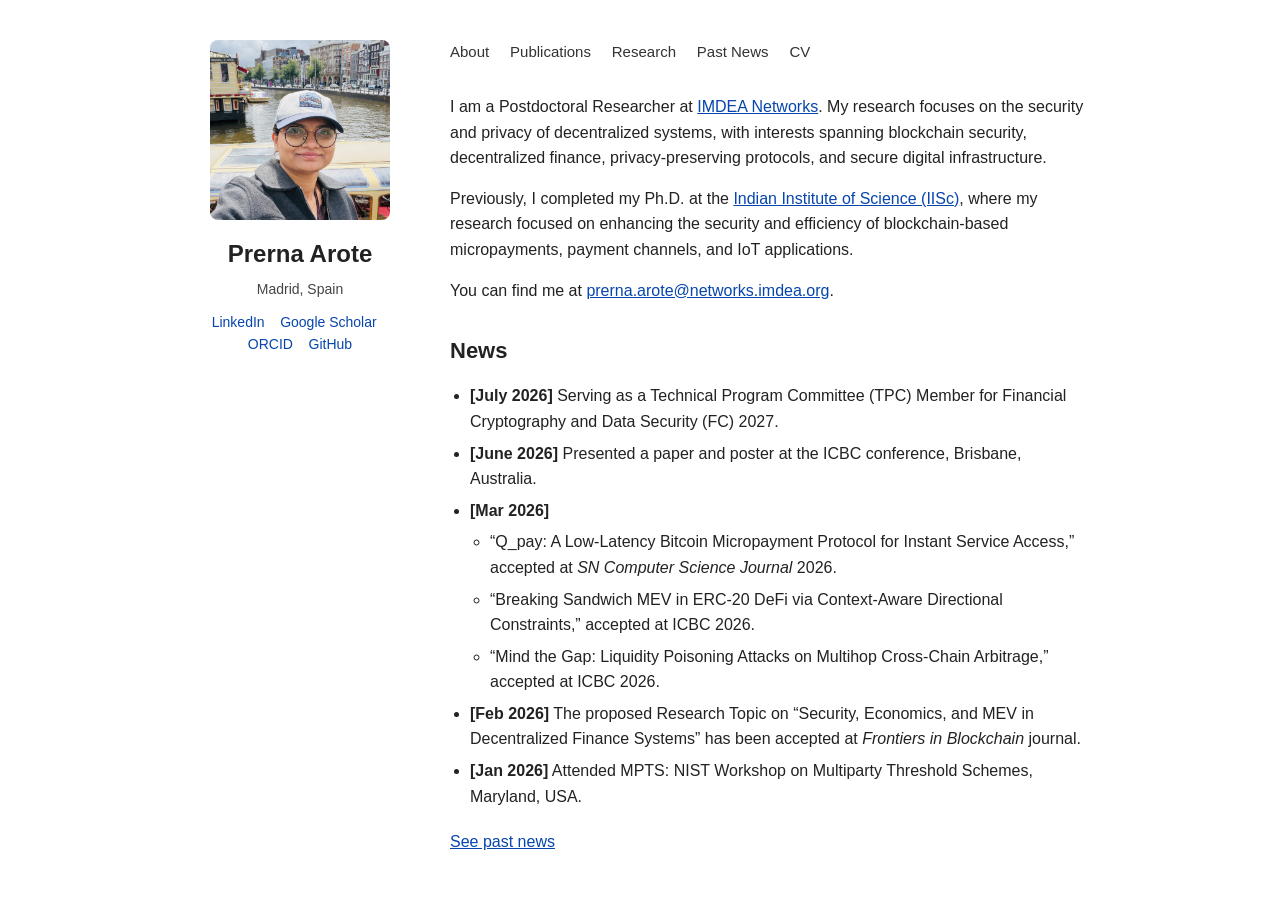
==== index.html @ 03e5f7d4 "Remove 'About me' heading from index.html Removed the 'About me' heading from the HTML." ====
<!DOCTYPE html>
<html lang="en">
<head>
    <meta charset="UTF-8">
    <meta name="viewport" content="width=device-width, initial-scale=1.0">
    <title>Prerna Arote</title>
    <link rel="stylesheet" href="style.css">
</head>

<body>

<div class="page-wrapper">

    <!-- Left column: photo + name + basic info -->
    <aside class="left-column">
        <img src="prerna.jpg" alt="Prerna Arote" class="profile-photo">

        <h1>Prerna Arote</h1>

        <p class="location">
            Madrid, Spain
        </p>

        <p class="links">
            <a href="https://www.linkedin.com/in/prerna-arote-4a2ab542/" target="_blank" rel="noopener">LinkedIn</a>
            &nbsp;&nbsp;
            <a href="https://scholar.google.com/citations?user=kMdCBBwAAAAJ&hl=en" target="_blank" rel="noopener">Google Scholar</a>
            &nbsp;&nbsp;
            <a href="https://orcid.org/0000-0002-0391-5893" target="_blank" rel="noopener">ORCID</a>
            &nbsp;&nbsp;
            <a href="https://github.com/prernaarote" target="_blank" rel="noopener">GitHub</a>
        </p>
    </aside>

    <!-- Right column: nav + about + news + publications + CV -->
    <main class="right-column">

      <nav>
    <a href="/">About</a>
    &nbsp;&nbsp;&nbsp;
    <a href="/publications/">Publications</a>
    &nbsp;&nbsp;&nbsp;
    <a href="/research/">Research</a>
    &nbsp;&nbsp;&nbsp;
    <a href="/news-archive/">Past News</a>
    &nbsp;&nbsp;&nbsp;
    <a href="/files/cv.pdf">CV</a>
</nav>
        <p>
            I am a Postdoctoral Researcher at
            <a href="https://networks.imdea.org/">IMDEA Networks</a>.
            My research focuses on the security and privacy of decentralized systems, with interests
            spanning blockchain security, decentralized finance, privacy‑preserving protocols,
            and secure digital infrastructure.
        </p>

        <p>
            Previously, I completed my Ph.D. at the
            <a href="https://iisc.ac.in/">Indian Institute of Science (IISc)</a>,
            where my research focused on enhancing the security and efficiency of
            blockchain‑based micropayments, payment channels, and IoT applications.
        </p>

        <p>
            You can find me at
            <a href="mailto:prerna.arote@networks.imdea.org">prerna.arote@networks.imdea.org</a>.
        </p>

        <h2>News</h2>

<ul>
  <li>
    <strong>[July 2026]</strong>
    Serving as a Technical Program Committee (TPC) Member for
    Financial Cryptography and Data Security (FC) 2027.
  </li>
  <li>
    <strong>[June 2026]</strong>
    Presented a paper and poster at the ICBC conference, Brisbane, Australia.
  </li>
  <li>
    <strong>[Mar 2026]</strong>
    <ul>
      <li>
        “Q_pay: A Low‑Latency Bitcoin Micropayment Protocol for Instant Service Access,”
        accepted at <em>SN Computer Science Journal</em> 2026.
      </li>
      <li>
        “Breaking Sandwich MEV in ERC‑20 DeFi via Context‑Aware Directional Constraints,”
        accepted at ICBC 2026.
      </li>
      <li>
        “Mind the Gap: Liquidity Poisoning Attacks on Multihop Cross‑Chain Arbitrage,”
        accepted at ICBC 2026.
      </li>
    </ul>
  </li>
  <li>
    <strong>[Feb 2026]</strong>
    The proposed Research Topic on
    “Security, Economics, and MEV in Decentralized Finance Systems”
    has been accepted at <em>Frontiers in Blockchain</em> journal.
  </li>
  <li>
    <strong>[Jan 2026]</strong>
    Attended MPTS: NIST Workshop on Multiparty Threshold Schemes, Maryland, USA.
  </li>
</ul>

<p>
  <a href="/news-archive/">See past news</a>
</p>

    </main>

</div>

</body>
</html>
---- style.css ----
body {
    margin: 0;
    padding: 40px 20px;

    font-family: Arial, Helvetica, sans-serif;
    font-size: 16px;
    line-height: 1.6;
    color: #222;
    background: #fff;
}

.page-wrapper {
    max-width: 900px;
    margin: 0 auto;
    display: flex;
    gap: 40px;
    align-items: flex-start;
}

/* Left column: photo + name + links */
.left-column {
    flex: 0 0 220px; /* fixed width for left column */
    text-align: center;
}

.profile-photo {
    width: 180px;
    height: 180px;
    object-fit: cover;
    border-radius: 8px;
    margin-bottom: 15px;
    display: block;
    margin-left: auto;
    margin-right: auto;
}

.left-column h1 {
    font-size: 24px;
    font-weight: 600;
    margin: 10px 0 5px 0;
    text-align: center;
}

.location {
    margin: 0 0 10px 0;
    color: #444;
    font-size: 14px;
    text-align: center;
}

.links {
    margin: 0;
    font-size: 14px;
    text-align: center;
}

.links a {
    color: #0645ad;
    text-decoration: none;
}

.links a:hover {
    text-decoration: underline;
}

/* Right column: nav + content */
.right-column {
    flex: 1;
    min-width: 0; /* important for flex + long words */
}

nav {
    margin-bottom: 30px;
    font-size: 15px;
}

nav a {
    color: #333;
    text-decoration: none;
}

nav a:hover {
    text-decoration: underline;
}

h2 {
    font-size: 22px;
    font-weight: 600;
    margin: 30px 0 15px 0;
}

p {
    margin: 15px 0;
}

a {
    color: #0645ad;
}

ul {
    margin: 10px 0 20px 0;
    padding-left: 20px;
}

ul ul {
    margin-top: 5px;
    margin-bottom: 5px;
}

li {
    margin: 6px 0;
}

/* Responsive: stack on small screens */
@media (max-width: 700px) {
    .page-wrapper {
        flex-direction: column;
        gap: 20px;
    }

    .left-column {
        flex: none;
        text-align: center;
    }

    .profile-photo {
        width: 140px;
        height: 140px;
    }
}
h3 {
    font-size: 18px;
    font-weight: 600;
    margin: 25px 0 10px 0;
}

.pub-list {
    margin: 0 0 20px 0;
    padding-left: 0;
    list-style: none;
}

.pub-list li {
    margin: 10px 0;
    line-height: 1.5;
}
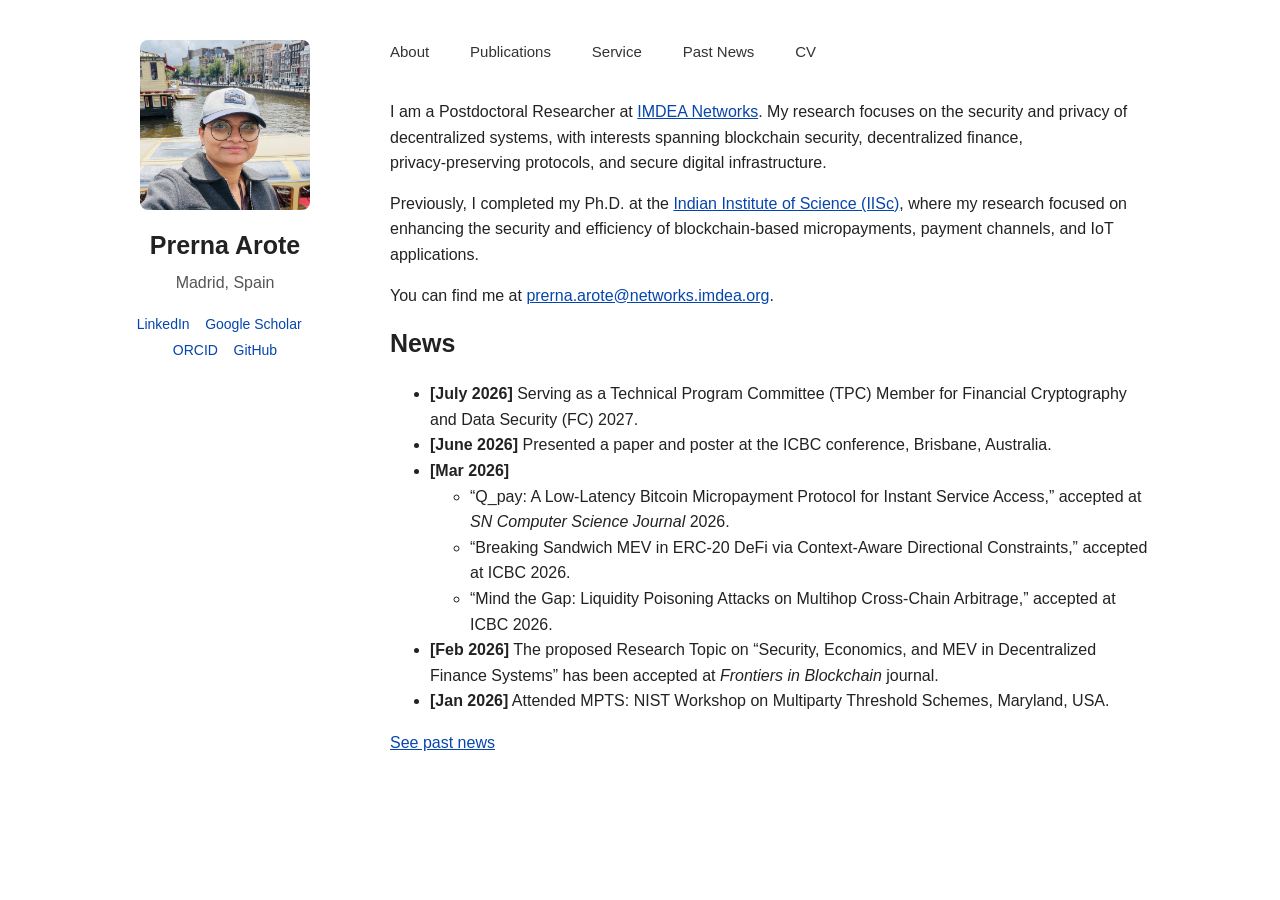
==== commit 75930c3b: "Replace 'Research' link with 'Service' link" ====
--- a/index.html
+++ b/index.html
@@ -40,11 +40,11 @@
     &nbsp;&nbsp;&nbsp;
     <a href="/publications/">Publications</a>
     &nbsp;&nbsp;&nbsp;
-    <a href="/research/">Research</a>
+    <a href="/service/">Service</a>
     &nbsp;&nbsp;&nbsp;
     <a href="/news-archive/">Past News</a>
     &nbsp;&nbsp;&nbsp;
-    <a href="/files/cv.pdf">CV</a>
+    <a href="/files/CV_prerna_Arote.pdf">CV</a>
 </nav>
         <p>
             I am a Postdoctoral Researcher at
--- a/style.css
+++ b/style.css
@@ -1,7 +1,10 @@
+* {
+    box-sizing: border-box;
+}
+
 body {
     margin: 0;
     padding: 40px 20px;
-
     font-family: Arial, Helvetica, sans-serif;
     font-size: 16px;
     line-height: 1.6;
@@ -10,48 +13,44 @@
 }
 
 .page-wrapper {
-    max-width: 900px;
+    width: 100%;
+    max-width: 1050px;
     margin: 0 auto;
-    display: flex;
-    gap: 40px;
-    align-items: flex-start;
+    display: grid;
+    grid-template-columns: 220px minmax(0, 760px);
+    gap: 55px;
+    align-items: start;
 }
 
-/* Left column: photo + name + links */
 .left-column {
-    flex: 0 0 220px; /* fixed width for left column */
     text-align: center;
 }
 
 .profile-photo {
-    width: 180px;
-    height: 180px;
+    display: block;
+    width: 170px;
+    height: 170px;
     object-fit: cover;
     border-radius: 8px;
-    margin-bottom: 15px;
-    display: block;
-    margin-left: auto;
-    margin-right: auto;
+    margin: 0 auto 15px auto;
 }
 
 .left-column h1 {
-    font-size: 24px;
+    margin: 10px 0 5px 0;
+    font-size: 25px;
     font-weight: 600;
-    margin: 10px 0 5px 0;
-    text-align: center;
+    white-space: nowrap;
 }
 
 .location {
-    margin: 0 0 10px 0;
-    color: #444;
-    font-size: 14px;
-    text-align: center;
+    margin: 0 0 15px 0;
+    color: #555;
 }
 
 .links {
     margin: 0;
     font-size: 14px;
-    text-align: center;
+    line-height: 1.9;
 }
 
 .links a {
@@ -63,18 +62,18 @@
     text-decoration: underline;
 }
 
-/* Right column: nav + content */
 .right-column {
-    flex: 1;
-    min-width: 0; /* important for flex + long words */
+    min-width: 0;
+    text-align: left;
 }
 
 nav {
-    margin-bottom: 30px;
+    margin: 0 0 35px 0;
     font-size: 15px;
 }
 
 nav a {
+    margin-right: 20px;
     color: #333;
     text-decoration: none;
 }
@@ -84,9 +83,15 @@
 }
 
 h2 {
-    font-size: 22px;
+    margin: 0 0 18px 0;
+    font-size: 25px;
     font-weight: 600;
-    margin: 30px 0 15px 0;
+}
+
+h3 {
+    margin: 30px 0 12px 0;
+    font-size: 19px;
+    font-weight: 600;
 }
 
 p {
@@ -97,50 +102,49 @@
     color: #0645ad;
 }
 
-ul {
-    margin: 10px 0 20px 0;
-    padding-left: 20px;
-}
-
-ul ul {
-    margin-top: 5px;
-    margin-bottom: 5px;
-}
-
-li {
-    margin: 6px 0;
-}
-
-/* Responsive: stack on small screens */
-@media (max-width: 700px) {
-    .page-wrapper {
-        flex-direction: column;
-        gap: 20px;
-    }
-
-    .left-column {
-        flex: none;
-        text-align: center;
-    }
-
-    .profile-photo {
-        width: 140px;
-        height: 140px;
-    }
-}
-h3 {
-    font-size: 18px;
-    font-weight: 600;
-    margin: 25px 0 10px 0;
-}
-
 .pub-list {
-    margin: 0 0 20px 0;
-    padding-left: 0;
+    margin: 0;
+    padding: 0;
     list-style: none;
 }
 
 .pub-list li {
-    margin: 10px 0;
-    line-height: 1.5;
+    margin: 0 0 22px 0;
+    line-height: 1.55;
 }
+
+.pub-list strong {
+    font-weight: 600;
+}
+
+@media (max-width: 750px) {
+    body {
+        padding: 25px 18px;
+    }
+
+    .page-wrapper {
+        display: block;
+        max-width: 650px;
+    }
+
+    .left-column {
+        margin-bottom: 35px;
+    }
+
+    .left-column h1 {
+        white-space: normal;
+    }
+
+    .right-column {
+        text-align: left;
+    }
+
+    nav {
+        line-height: 2;
+    }
+
+    nav a {
+        display: inline-block;
+        margin-right: 14px;
+    }
+}
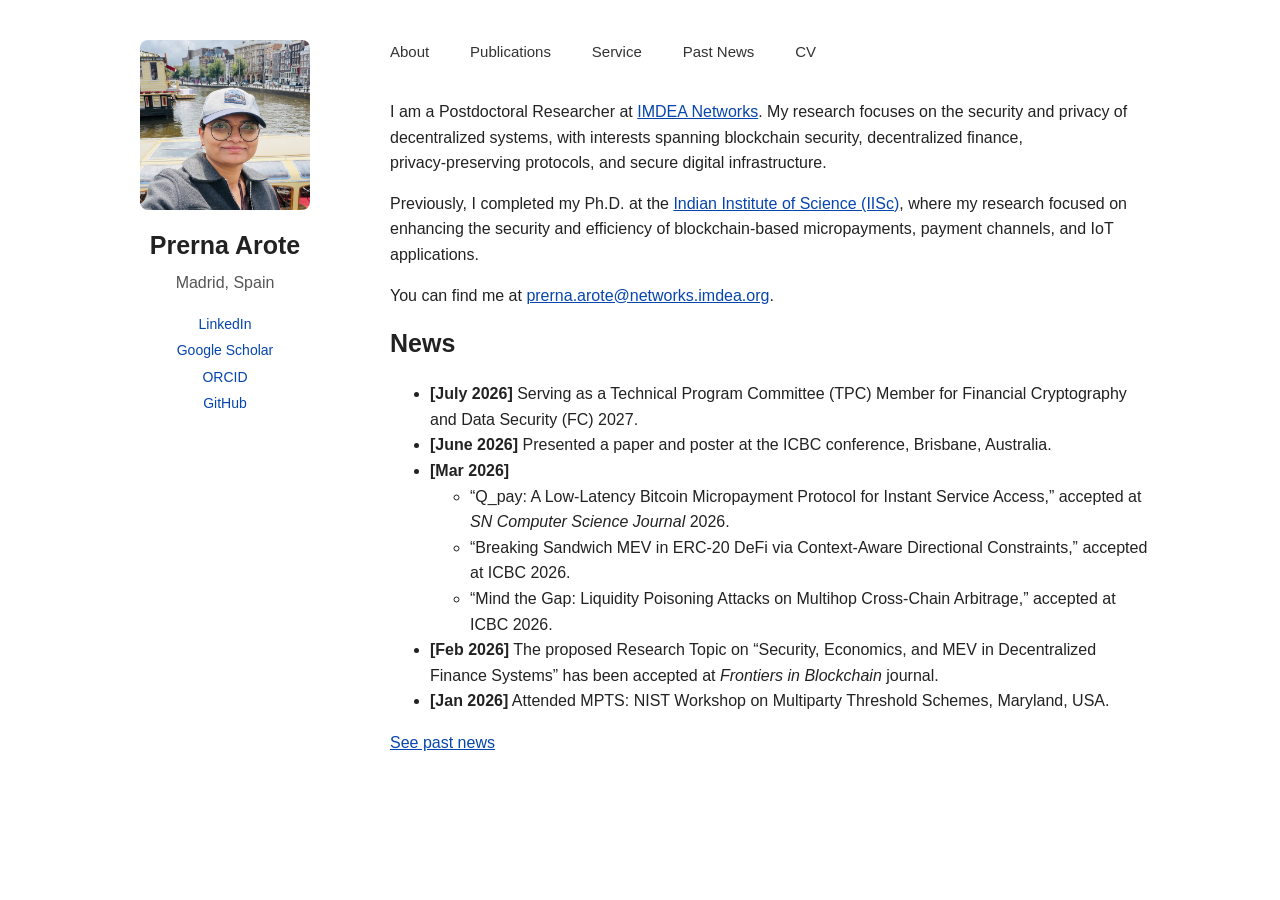
==== commit a343e41c: "Refactor profile links with line breaks Updated profile links to use line breaks and improved format" ====
--- a/index.html
+++ b/index.html
@@ -11,9 +11,8 @@
 
 <div class="page-wrapper">
 
-    <!-- Left column: photo + name + basic info -->
     <aside class="left-column">
-        <img src="prerna.jpg" alt="Prerna Arote" class="profile-photo">
+         <img src="../prerna.jpg" alt="Prerna Arote" class="profile-photo">
 
         <h1>Prerna Arote</h1>
 
@@ -22,13 +21,32 @@
         </p>
 
         <p class="links">
-            <a href="https://www.linkedin.com/in/prerna-arote-4a2ab542/" target="_blank" rel="noopener">LinkedIn</a>
-            &nbsp;&nbsp;
-            <a href="https://scholar.google.com/citations?user=kMdCBBwAAAAJ&hl=en" target="_blank" rel="noopener">Google Scholar</a>
-            &nbsp;&nbsp;
-            <a href="https://orcid.org/0000-0002-0391-5893" target="_blank" rel="noopener">ORCID</a>
-            &nbsp;&nbsp;
-            <a href="https://github.com/prernaarote" target="_blank" rel="noopener">GitHub</a>
+            <a href="https://www.linkedin.com/in/prerna-arote-4a2ab542/"
+               target="_blank"
+               rel="noopener">
+                LinkedIn
+            </a>
+            <br>
+
+            <a href="https://scholar.google.com/citations?user=kMdCBBwAAAAJ&hl=en"
+               target="_blank"
+               rel="noopener">
+                Google Scholar
+            </a>
+            <br>
+
+            <a href="https://orcid.org/0000-0002-0391-5893"
+               target="_blank"
+               rel="noopener">
+                ORCID
+            </a>
+            <br>
+
+            <a href="https://github.com/prernaarote"
+               target="_blank"
+               rel="noopener">
+                GitHub
+            </a>
         </p>
     </aside>
 
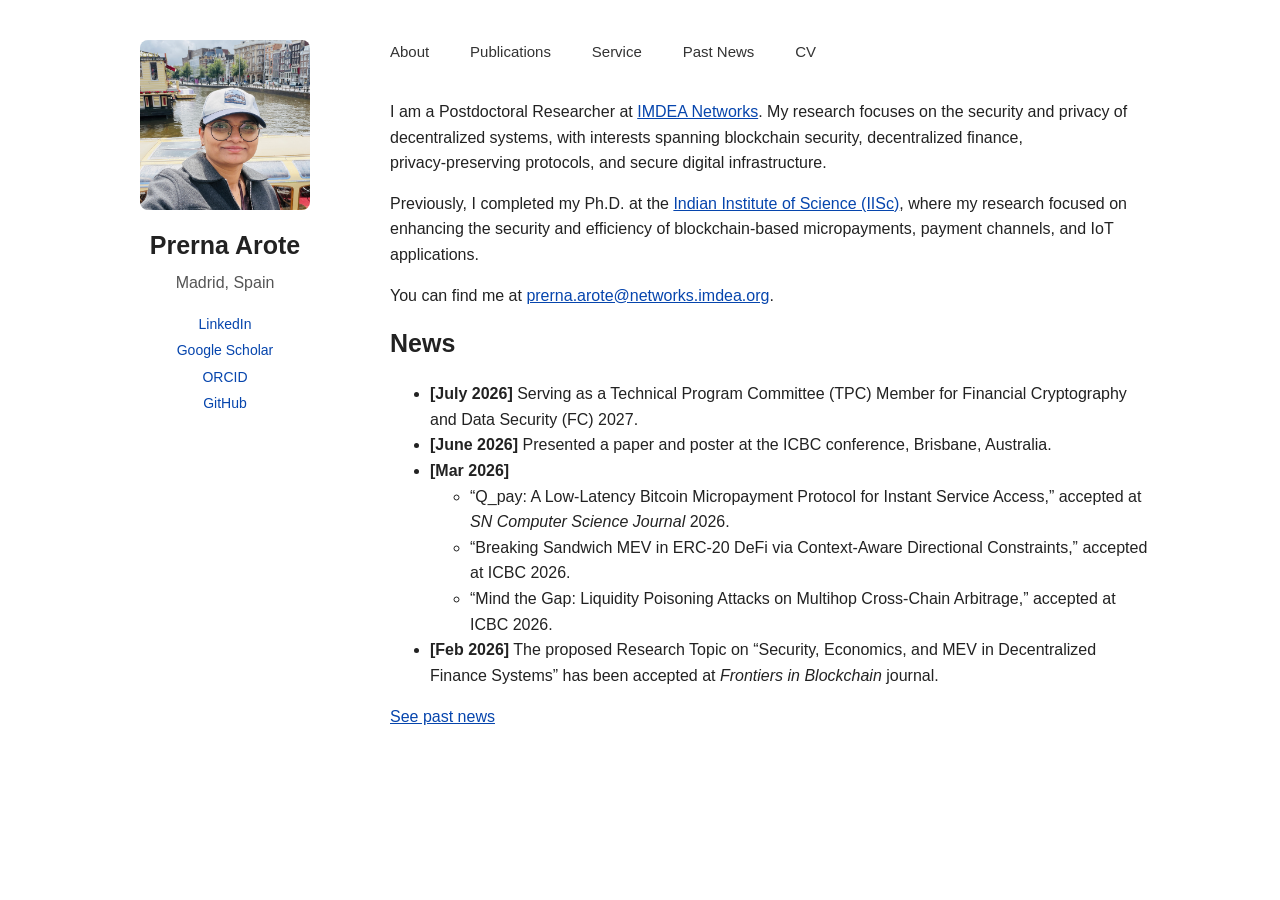
==== commit 6d45e10c: "Update index.html" ====
--- a/index.html
+++ b/index.html
@@ -119,10 +119,7 @@
     “Security, Economics, and MEV in Decentralized Finance Systems”
     has been accepted at <em>Frontiers in Blockchain</em> journal.
   </li>
-  <li>
-    <strong>[Jan 2026]</strong>
-    Attended MPTS: NIST Workshop on Multiparty Threshold Schemes, Maryland, USA.
-  </li>
+  
 </ul>
 
 <p>
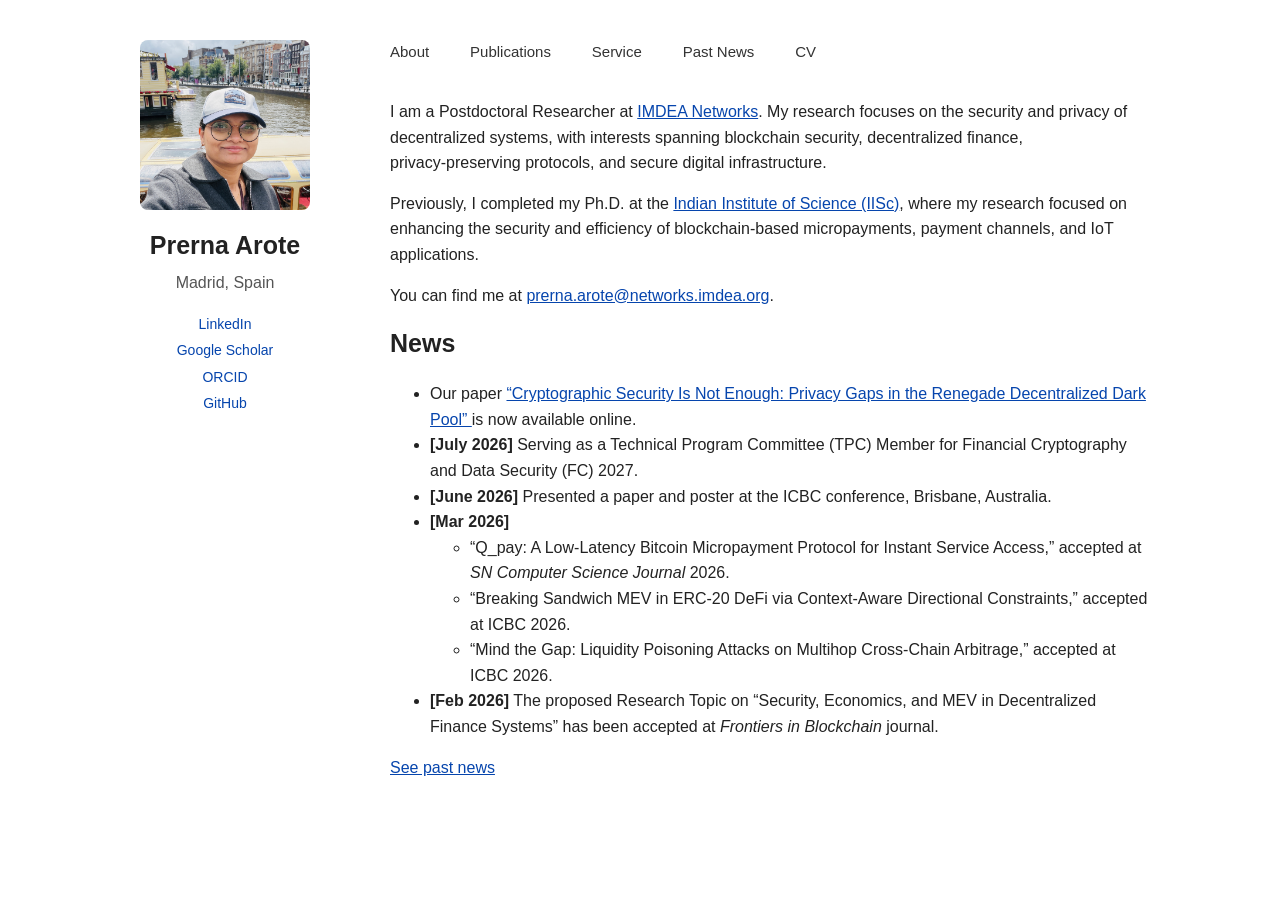
==== commit 7f69e18b: "Add news item for paper publication Added a news item about a paper publication." ====
--- a/index.html
+++ b/index.html
@@ -87,6 +87,13 @@
         <h2>News</h2>
 
 <ul>
+   <li>
+    Our paper
+    <a href="https://arxiv.org/pdf/2609.27100" target="_blank" rel="noopener">
+        “Cryptographic Security Is Not Enough: Privacy Gaps in the Renegade Decentralized Dark Pool”
+    </a>
+    is now available online.
+</li>
   <li>
     <strong>[July 2026]</strong>
     Serving as a Technical Program Committee (TPC) Member for
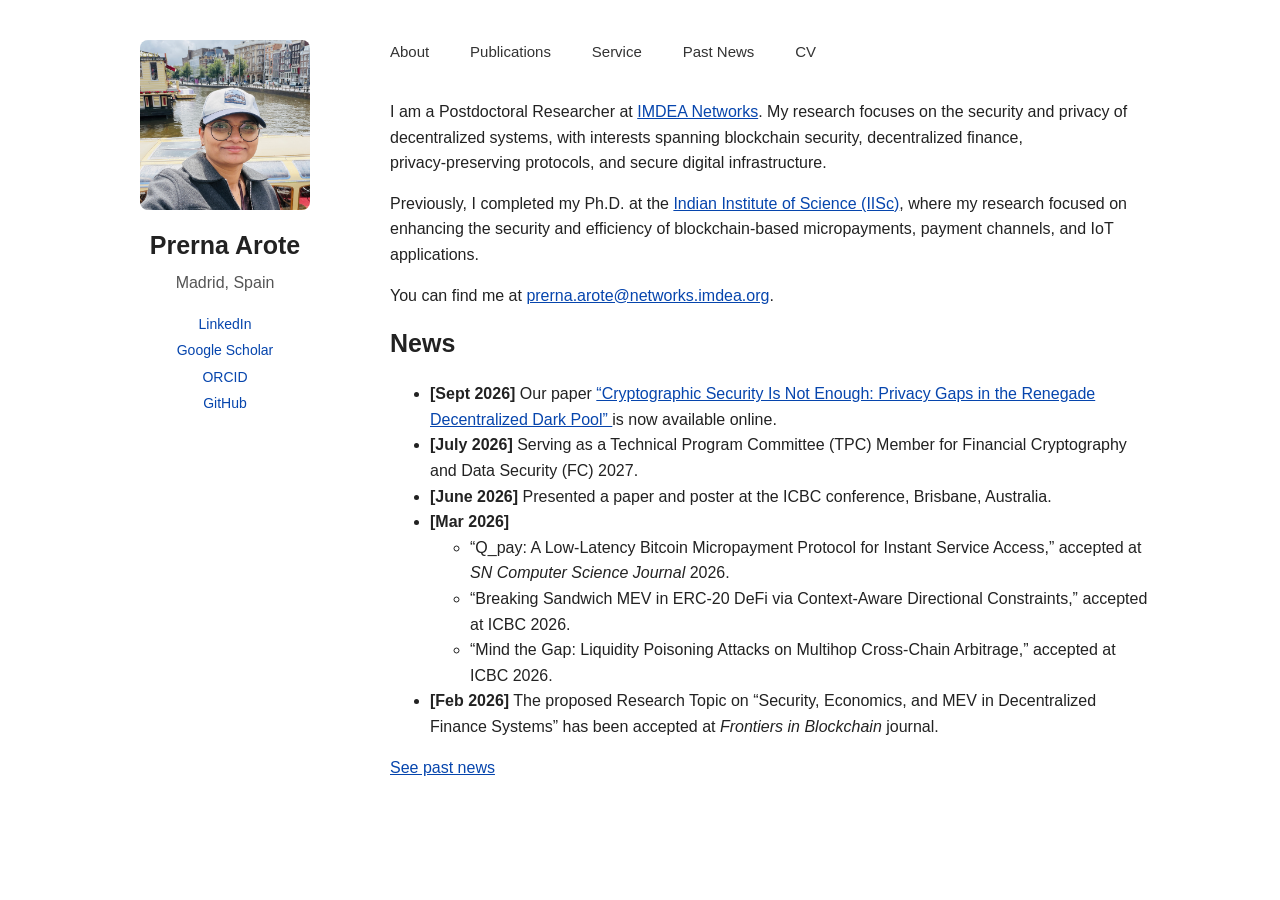
==== commit db06e1cc: "Update news item with publication details" ====
--- a/index.html
+++ b/index.html
@@ -87,7 +87,7 @@
         <h2>News</h2>
 
 <ul>
-   <li>
+   <li><strong>[Sept 2026]</strong>
     Our paper
     <a href="https://arxiv.org/pdf/2609.27100" target="_blank" rel="noopener">
         “Cryptographic Security Is Not Enough: Privacy Gaps in the Renegade Decentralized Dark Pool”
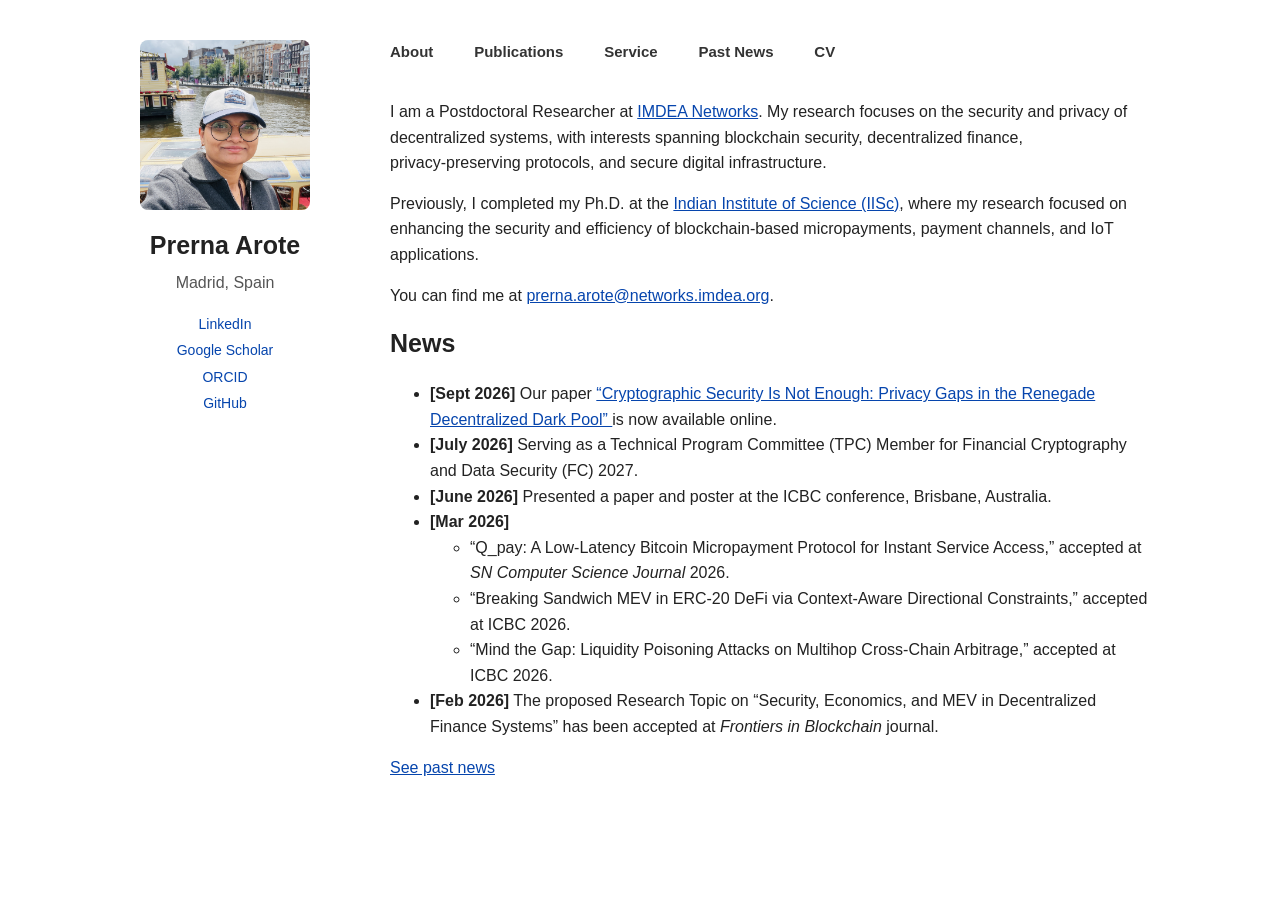
==== commit fc091fa4: "Make navigation links bold in index.html" ====
--- a/index.html
+++ b/index.html
@@ -54,15 +54,15 @@
     <main class="right-column">
 
       <nav>
-    <a href="/">About</a>
+    <a href="/"><strong>About</strong></a>
     &nbsp;&nbsp;&nbsp;
-    <a href="/publications/">Publications</a>
+    <a href="/publications/"><strong>Publications</strong></a>
     &nbsp;&nbsp;&nbsp;
-    <a href="/service/">Service</a>
+    <a href="/service/"><strong>Service</strong></a>
     &nbsp;&nbsp;&nbsp;
-    <a href="/news-archive/">Past News</a>
+    <a href="/news-archive/"><strong>Past News</strong></a>
     &nbsp;&nbsp;&nbsp;
-    <a href="/files/CV_prerna_Arote.pdf">CV</a>
+    <a href="/files/CV_prerna_Arote.pdf"><strong>CV</strong></a>
 </nav>
         <p>
             I am a Postdoctoral Researcher at
